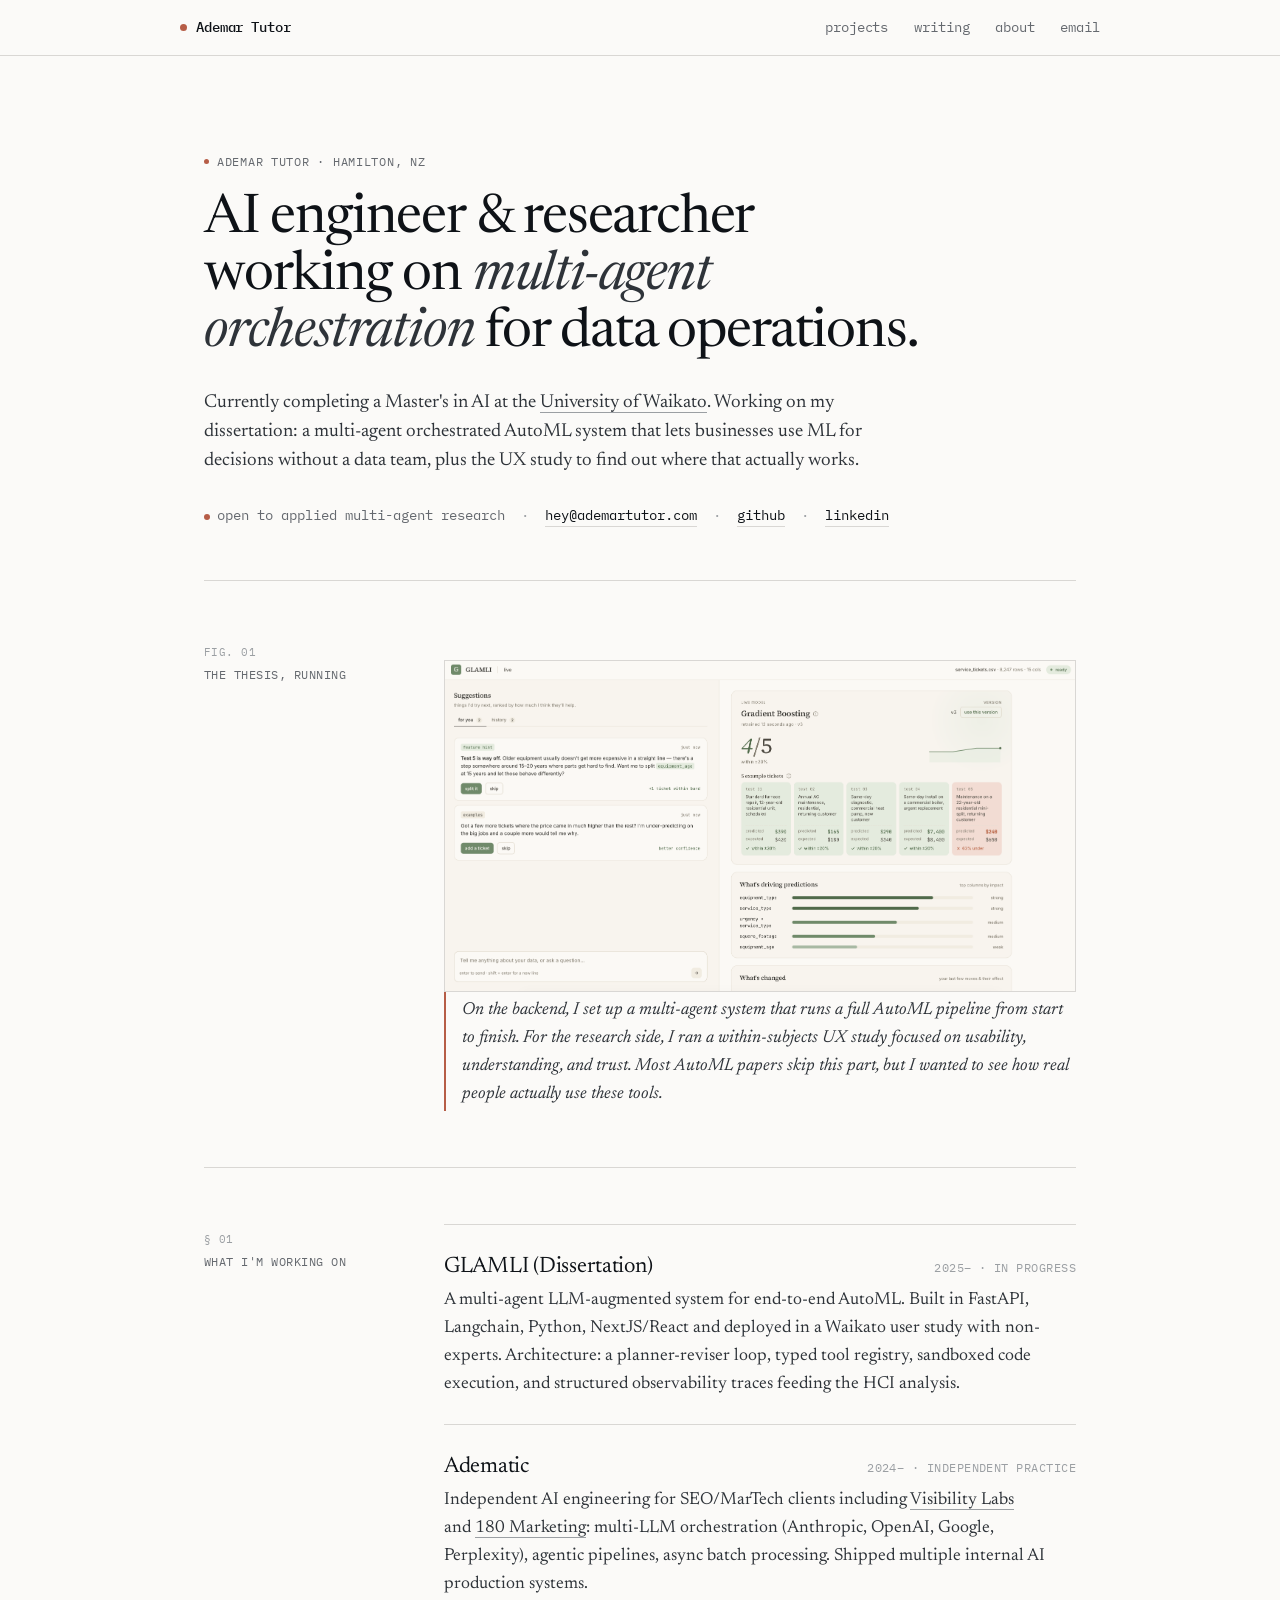
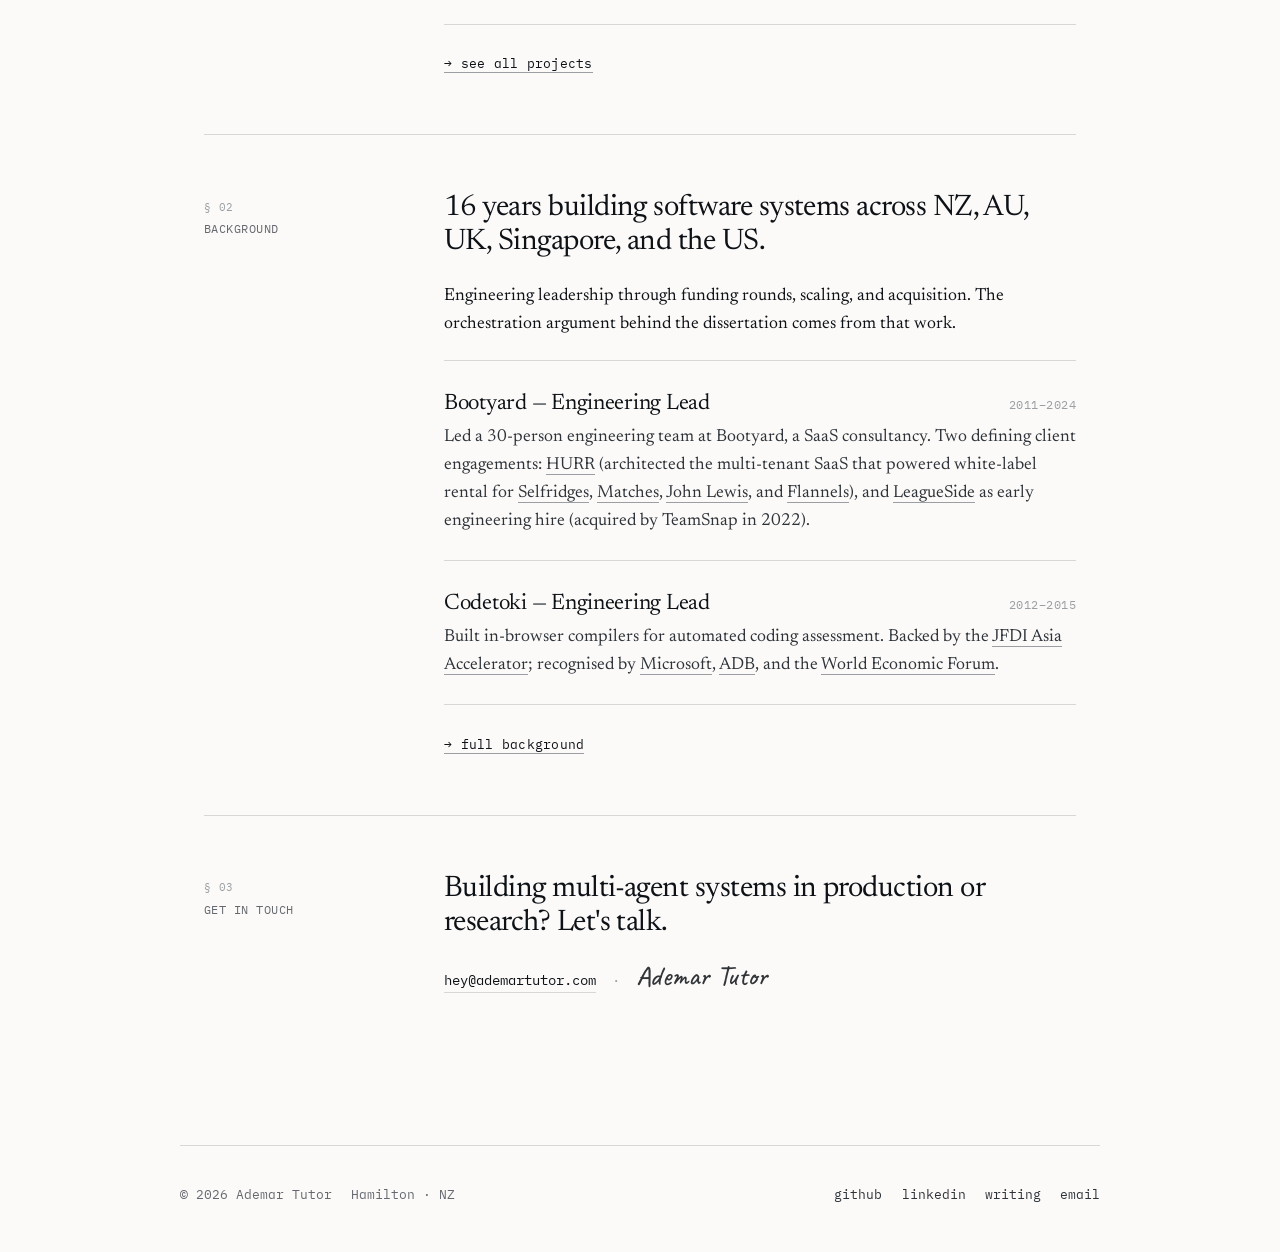
==== index.html @ e8b751d8 "Initial commit: static site" ====
<!doctype html>
<html lang="en">
<head>
<meta charset="utf-8" />
<meta name="viewport" content="width=device-width, initial-scale=1" />
<title>Ademar Tutor — AI engineer & researcher</title>
<meta name="description" content="AI engineer and researcher working on multi-agent orchestration. Hamilton, New Zealand." />
<link rel="preconnect" href="https://fonts.googleapis.com" />
<link rel="preconnect" href="https://fonts.gstatic.com" crossorigin />
<link rel="stylesheet" href="https://fonts.googleapis.com/css2?family=Newsreader:ital,opsz,wght@0,6..72,400;0,6..72,500;0,6..72,600;1,6..72,400&family=IBM+Plex+Mono:wght@400;500&family=Inter:wght@400;500;600&family=Caveat:wght@500&display=swap" />
<link rel="stylesheet" href="styles.css" />
</head>
<body data-screen-label="01 Home">
<div id="nav-mount"></div>

<main class="shell">

  <header class="page-head">
    <p class="eyebrow"><span class="dot" aria-hidden="true"></span>Ademar Tutor · Hamilton, NZ</p>

    <h1 class="display" data-hero-text>
      AI engineer &amp; researcher working on
      <em>multi-agent orchestration</em> for data operations.
    </h1>

    <p class="lede">
      Currently completing a Master's in AI at the <a href="https://www.youtube.com/watch?v=XhiBw_qB5EM&t=1s" target="_blank" rel="noopener noreferrer" data-video="XhiBw_qB5EM" data-video-si="L6Goty2riRh4xT0-">University of Waikato</a>.
      Working on my dissertation: a multi-agent orchestrated AutoML 
      system that lets businesses use ML for decisions without a data team, 
      plus the UX study to find out where that actually works.
    </p>

    <div class="contact" style="margin-top: 1.8rem;">
      <span><span class="live-dot" aria-hidden="true"></span>open to applied multi-agent research</span>
      <span class="sep">·</span>
      <a href="mailto:hey@ademartutor.com">hey@ademartutor.com</a>
      <span class="sep">·</span>
      <a href="https://github.com/iamademar" target="_blank" rel="noopener">github</a>
      <span class="sep">·</span>
      <a href="https://nz.linkedin.com/in/ademar-tutor-0a95972a" target="_blank" rel="noopener">linkedin</a>
    </div>
  </header>

  <!-- System UI (only shows when hero=ascii) -->
  <section class="section" data-only-hero="ascii">
    <div class="rail">
      <div class="rail-label"><span class="num">fig. 01</span>the thesis, running</div>
      <div class="rail-body">
        <img src="assets/glamli-ui.png" alt="GLAMLI interface: a multi-agent ML system with live model panel, suggestions, and prediction drivers." class="figure-img" />
        <p class="callout">
          On the backend, I set up a multi-agent system that runs a full AutoML pipeline from start to finish. 
          For the research side, I ran a within-subjects UX study focused on usability, understanding, and trust. 
          Most AutoML papers skip this part, but I wanted to see how real people actually use these tools.
        </p>
      </div>
    </div>
  </section>

  <!-- What I'm working on -->
  <section class="section">
    <div class="rail">
      <div class="rail-label"><span class="num">§ 01</span>what I'm working on</div>
      <div class="rail-body">
        <ul class="proj-list">
          <li class="proj-row">
            <div class="proj-head">
              <h3 class="proj-title">
                GLAMLI (Dissertation)
                <span class="arrow" aria-hidden="true">→</span>
              </h3>
              <span class="proj-meta">2025– · in progress</span>
            </div>
            <p class="proj-summary">
              A multi-agent LLM-augmented system for end-to-end AutoML. 
              Built in FastAPI, Langchain, Python, NextJS/React and deployed in a Waikato user study with non-experts. 
              Architecture: a planner-reviser loop, typed tool registry, sandboxed code execution, and structured observability traces feeding the HCI analysis.
            </p>
          </li>
          <li class="proj-row">
            <div class="proj-head">
              <h3 class="proj-title">
                Adematic
                <span class="arrow" aria-hidden="true">→</span>
              </h3>
              <span class="proj-meta">2024– · independent practice</span>
            </div>
            <p class="proj-summary">
              Independent AI engineering for SEO/MarTech clients including 
              <a href="https://visibilitylabs.ai/" target="_blank">Visibility Labs</a> and 
              <a href="https://180marketing.com/" taret="_blank">180 Marketing</a>: 
                  multi-LLM orchestration (Anthropic, OpenAI, Google, Perplexity), agentic pipelines, 
                  async batch processing. Shipped multiple internal AI production systems.
            </p>
          </li>
        </ul>

        <p style="margin-top: 1.6rem;">
          <a href="projects.html" class="mono" style="font-size: 13px; letter-spacing: 0.02em;">
            → see all projects
          </a>
        </p>
      </div>
    </div>
  </section>

  <!-- Background -->
  <section class="section">
    <div class="rail">
      <div class="rail-label"><span class="num">§ 02</span>background</div>
      <div class="rail-body">
        <h2 class="section-h"><span data-years-since="2010">15</span> years building software systems across NZ, AU, UK, Singapore, and the US.</h2>
        <p>
          Engineering leadership through funding rounds, scaling, and acquisition.
          The orchestration argument behind the dissertation comes from that work.
        </p>

        <ul class="proj-list" style="margin-top: 1.4rem;">
          <li class="proj-row">
            <div class="proj-head">
              <h3 class="proj-title">Bootyard — Engineering Lead <span class="arrow" aria-hidden="true">→</span></h3>
              <span class="proj-meta">2011–2024</span>
            </div>
            <p class="proj-summary">
              Led a 30-person engineering team at Bootyard, a SaaS consultancy. Two defining client engagements:
              <a href="https://hurrcollective.com/" target="_blank" rel="noopener noreferrer">HURR</a>
              (architected the multi-tenant SaaS that powered white-label rental for
              <a href="https://selfridgespress.com/2020/08/17/selfridges-launches-first-ever-fashion-rental-collection-through-rental-partner-hurr/" target="_blank" rel="noopener noreferrer">Selfridges</a>,
              <a href="https://www.voguebusiness.com/sustainability/matchesfashion-joins-hurr-rental-revolution-but-is-it-really-sustainable-selfridges-flannels" target="_blank" rel="noopener noreferrer">Matches</a>,
              <a href="https://johnlewisfashionrental.com/" target="_blank" rel="noopener noreferrer">John Lewis</a>, and
              <a href="https://flannelsrental.com/" target="_blank" rel="noopener noreferrer">Flannels</a>),
              and <a href="https://www.teamsnap.com/leagueside-acquired" target="_blank" rel="noopener noreferrer">LeagueSide</a>
              as early engineering hire (acquired by TeamSnap in 2022).
            </p>
          </li>
          <li class="proj-row">
            <div class="proj-head">
              <h3 class="proj-title">Codetoki — Engineering Lead <span class="arrow" aria-hidden="true">→</span></h3>
              <span class="proj-meta">2012–2015</span>
            </div>
            <p class="proj-summary">
              Built in-browser compilers for automated coding assessment.
              Backed by the <a href="https://www.jfdi.asia/portfolio/codetoki/" target="_blank" rel="noopener noreferrer">JFDI Asia Accelerator</a>;
              recognised by <a href="https://www.adb.org/news/apps-asia-winners-featured-adb-annual-meeting" target="_blank" rel="noopener noreferrer">Microsoft</a>,
              <a href="https://www.adb.org/features/ict-and-skills-development-asia-and-pacific-12-things-know" target="_blank" rel="noopener noreferrer">ADB</a>, and the
              <a href="https://www.teamasia.com/cebu-graduates-develop-gamified-platform-codetoki-build-rewarding-careers/" target="_blank" rel="noopener noreferrer">World Economic Forum</a>.
            </p>
          </li>
        </ul>

        <p style="margin-top: 1.6rem;">
          <a href="about.html" class="mono" style="font-size: 13px; letter-spacing: 0.02em;">
            → full background
          </a>
        </p>
      </div>
    </div>
  </section>

  <!-- Get in touch -->
  <section class="section">
    <div class="rail">
      <div class="rail-label"><span class="num">§ 03</span>get in touch</div>
      <div class="rail-body">
        <h2 class="section-h">Building multi-agent systems in production or research? Let's talk.</h2>
        <div class="contact" style="margin-top: 1.2rem;">
          <a href="mailto:hey@ademartutor.com">hey@ademartutor.com</a>
          <span class="sep">·</span>
          <span class="sig" aria-label="Ademar Tutor signature">Ademar Tutor</span>
        </div>
      </div>
    </div>
  </section>

</main>

<div id="footer-mount"></div>

<div id="video-modal" class="video-modal" hidden aria-hidden="true" role="dialog" aria-modal="true" aria-label="Embedded video">
  <div class="video-modal__backdrop" data-video-close></div>
  <div class="video-modal__frame">
    <button type="button" class="video-modal__close" data-video-close aria-label="Close video">×</button>
    <div class="video-modal__player" id="video-modal-player"></div>
  </div>
</div>

<script src="chrome.js"></script>
<script>
(function () {
  const modal = document.getElementById('video-modal');
  const player = document.getElementById('video-modal-player');
  if (!modal || !player) return;

  let lastFocus = null;

  function open(videoId, start, si) {
    lastFocus = document.activeElement;
    const params = new URLSearchParams();
    if (si) params.set('si', si);
    params.set('autoplay', '1');
    params.set('rel', '0');
    params.set('playsinline', '1');
    const startNum = parseInt(start, 10);
    if (!isNaN(startNum) && startNum > 0) params.set('start', String(startNum));
    const src = 'https://www.youtube.com/embed/' +
      encodeURIComponent(videoId) + '?' + params.toString();
    player.innerHTML =
      '<iframe src="' + src + '" title="YouTube video player" frameborder="0" ' +
      'allow="accelerometer; autoplay; clipboard-write; encrypted-media; gyroscope; picture-in-picture; web-share" ' +
      'referrerpolicy="strict-origin-when-cross-origin" allowfullscreen></iframe>';
    modal.hidden = false;
    modal.setAttribute('aria-hidden', 'false');
    document.body.classList.add('video-modal-open');
    const closeBtn = modal.querySelector('.video-modal__close');
    if (closeBtn) closeBtn.focus();
  }

  function close() {
    modal.hidden = true;
    modal.setAttribute('aria-hidden', 'true');
    player.innerHTML = '';
    document.body.classList.remove('video-modal-open');
    if (lastFocus && typeof lastFocus.focus === 'function') lastFocus.focus();
  }

  document.addEventListener('click', function (e) {
    const trigger = e.target.closest('a[data-video]');
    if (trigger) {
      e.preventDefault();
      open(trigger.dataset.video, trigger.dataset.videoStart, trigger.dataset.videoSi);
      return;
    }
    if (e.target.closest('[data-video-close]')) {
      e.preventDefault();
      close();
    }
  });

  document.addEventListener('keydown', function (e) {
    if (e.key === 'Escape' && !modal.hidden) close();
  });
})();
</script>
</body>
</html>
---- styles.css ----
/* ademartutor.com v2 — restrained research-portfolio system
   Type: Newsreader (serif), IBM Plex Mono (mono), Inter (sans-fallback)
   Inspired by shikun.io / Clarity template aesthetic */

:root {
  /* ——— light theme defaults (override-able by Tweaks) ——— */
  --paper: oklch(0.985 0.003 90);
  --paper-2: oklch(0.965 0.004 90);
  --rule: oklch(0.88 0.005 90);
  --ink: oklch(0.18 0.012 250);
  --ink-2: oklch(0.32 0.012 250);
  --muted: oklch(0.52 0.01 250);
  --faint: oklch(0.7 0.008 250);
  --accent: oklch(0.58 0.12 35);
  --accent-soft: oklch(0.92 0.04 35);

  --serif: "Newsreader", "Charter", "Iowan Old Style", Georgia, serif;
  --mono:  "IBM Plex Mono", ui-monospace, "JetBrains Mono", Menlo, monospace;
  --sans:  "Inter", system-ui, -apple-system, "Helvetica Neue", sans-serif;

  --measure: 680px;
  --rail-w: 200px;

  /* density */
  --pad-y: 6rem;
  --gap: 3.5rem;
  --line: 1.6;

  --t-fast: 140ms cubic-bezier(.2,.6,.2,1);
  --t-med:  260ms cubic-bezier(.2,.6,.2,1);
}

/* ——— dark ——— */
:root[data-theme="dark"] {
  --paper: oklch(0.16 0.01 250);
  --paper-2: oklch(0.205 0.012 250);
  --rule: oklch(0.3 0.012 250);
  --ink: oklch(0.96 0.005 90);
  --ink-2: oklch(0.85 0.005 90);
  --muted: oklch(0.65 0.01 250);
  --faint: oklch(0.45 0.012 250);
  --accent-soft: oklch(0.32 0.06 35);
}

/* ——— compact density ——— */
:root[data-density="compact"] {
  --pad-y: 4rem;
  --gap: 2.25rem;
  --line: 1.5;
}

/* ——— body font: serif vs sans ——— */
:root[data-body="sans"] body {
  font-family: var(--sans);
}

* { box-sizing: border-box; }

html { -webkit-text-size-adjust: 100%; }

body {
  margin: 0;
  background: var(--paper);
  color: var(--ink);
  font-family: var(--serif);
  font-size: 17.5px;
  line-height: var(--line);
  font-feature-settings: "ss01", "kern", "liga";
  -webkit-font-smoothing: antialiased;
  -moz-osx-font-smoothing: grayscale;
  transition: background var(--t-med), color var(--t-med);
}

::selection { background: var(--accent); color: var(--paper); }

a {
  color: inherit;
  text-decoration: none;
  border-bottom: 1px solid var(--faint);
  transition: color var(--t-fast), border-color var(--t-fast);
}
a:hover { color: var(--accent); border-bottom-color: var(--accent); }

/* ——— layout shell ——— */
.shell {
  max-width: 920px;
  margin: 0 auto;
  padding: 0 1.5rem;
}

/* ——— top nav ——— */
.nav {
  border-bottom: 1px solid var(--rule);
  background: var(--paper);
  position: sticky;
  top: 0;
  z-index: 50;
  backdrop-filter: saturate(140%) blur(8px);
  -webkit-backdrop-filter: saturate(140%) blur(8px);
}
.nav-inner {
  display: flex;
  align-items: baseline;
  justify-content: space-between;
  padding: 1.05rem 0;
  font-family: var(--mono);
  font-size: 13.5px;
  letter-spacing: -0.005em;
}
.nav-name {
  display: inline-flex;
  align-items: baseline;
  gap: 0.55rem;
  font-weight: 500;
  border-bottom: none;
  color: var(--ink);
}
.nav-name .sigil {
  display: inline-block;
  width: 7px;
  height: 7px;
  border-radius: 50%;
  background: var(--accent);
  transform: translateY(-1px);
}
.nav-name:hover { color: var(--ink); }
.nav-links {
  display: flex;
  gap: 1.6rem;
  align-items: baseline;
}
.nav-links a {
  border-bottom: none;
  color: var(--muted);
  position: relative;
}
.nav-links a:hover { color: var(--ink); }
.nav-links a.is-active { color: var(--ink); }
.nav-links a.is-active::after {
  content: "";
  position: absolute;
  left: 0; right: 0; bottom: -1.07rem;
  height: 1px;
  background: var(--ink);
}

/* ——— hero / page header ——— */
.page-head {
  padding-top: var(--pad-y);
  padding-bottom: calc(var(--pad-y) * 0.55);
}
.eyebrow {
  font-family: var(--mono);
  font-size: 12px;
  letter-spacing: 0.06em;
  text-transform: uppercase;
  color: var(--muted);
  margin: 0 0 1.2rem;
}
.eyebrow .dot {
  display: inline-block;
  width: 5px; height: 5px;
  background: var(--accent);
  border-radius: 50%;
  margin-right: 0.5rem;
  transform: translateY(-2px);
}
h1.display, .display {
  font-family: var(--serif);
  font-weight: 400;
  font-size: clamp(2rem, 4.6vw, 3.4rem);
  line-height: 1.05;
  letter-spacing: -0.022em;
  margin: 0 0 1.6rem;
  text-wrap: balance;
}
.lede {
  max-width: var(--measure);
  font-size: clamp(1.05rem, 1.5vw, 1.18rem);
  line-height: 1.55;
  color: var(--ink-2);
  margin: 0;
  text-wrap: pretty;
}
.lede em {
  font-style: italic;
  color: var(--muted);
}

/* ——— sections / rail layout ——— */
.section {
  padding: var(--gap) 0;
  border-top: 1px solid var(--rule);
}
.section:first-of-type { border-top: 1px solid var(--rule); }

.rail {
  display: grid;
  grid-template-columns: var(--rail-w) 1fr;
  gap: 2.5rem;
  align-items: start;
}
@media (max-width: 760px) {
  .rail { grid-template-columns: 1fr; gap: 0.6rem; }
}

.rail-label {
  font-family: var(--mono);
  font-size: 12px;
  letter-spacing: 0.04em;
  text-transform: uppercase;
  color: var(--muted);
  padding-top: 0.45rem;
  position: sticky;
  top: 5rem;
}
@media (max-width: 760px) {
  .rail-label { position: static; padding-top: 0; padding-bottom: 0.4rem; }
}
.rail-label .num {
  display: block;
  color: var(--faint);
  font-size: 11px;
  margin-bottom: 0.2rem;
}

.rail-body { max-width: var(--measure); }
.rail-body p {
  margin: 0 0 1rem;
  text-wrap: pretty;
}
.rail-body p:last-child { margin-bottom: 0; }

.section-h {
  font-family: var(--serif);
  font-weight: 400;
  font-size: clamp(1.4rem, 2.4vw, 1.85rem);
  line-height: 1.15;
  letter-spacing: -0.018em;
  margin: 0 0 1.4rem;
}

/* ——— project list (hoverable rows) ——— */
.proj-list { list-style: none; margin: 0; padding: 0; }
.proj-row {
  display: grid;
  grid-template-columns: 1fr;
  padding: 1.6rem 0;
  border-bottom: 1px solid var(--rule);
  cursor: default;
}
.proj-row:first-child { border-top: 1px solid var(--rule); }

.proj-head {
  display: flex;
  align-items: baseline;
  justify-content: space-between;
  gap: 1.5rem;
}
.proj-title {
  font-family: var(--serif);
  font-weight: 400;
  font-size: 1.4rem;
  letter-spacing: -0.012em;
  margin: 0;
  display: inline-flex;
  align-items: baseline;
  gap: 0.7rem;
  transition: color var(--t-fast);
}
.proj-title .arrow {
  font-family: var(--mono);
  font-size: 0.78em;
  color: var(--faint);
  transform: translateX(-3px);
  opacity: 0;
  transition: transform var(--t-med), opacity var(--t-med), color var(--t-fast);
}
.proj-row:hover .proj-title { color: var(--accent); }
.proj-row:hover .proj-title .arrow {
  opacity: 1;
  transform: translateX(0);
  color: var(--accent);
}
.proj-meta {
  font-family: var(--mono);
  font-size: 11.5px;
  letter-spacing: 0.04em;
  text-transform: uppercase;
  color: var(--faint);
  white-space: nowrap;
  transition: color var(--t-fast);
}
.proj-row:hover .proj-meta { color: var(--muted); }

.proj-summary {
  margin: 0.7rem 0 0;
  color: var(--ink-2);
  max-width: var(--measure);
  text-wrap: pretty;
}

.proj-detail {
  display: grid;
  grid-template-columns: 1fr;
  max-height: 0;
  overflow: hidden;
  opacity: 0;
  transition: max-height var(--t-med), opacity var(--t-med), margin-top var(--t-med);
  margin-top: 0;
}
.proj-row:hover .proj-detail,
.proj-row:focus-within .proj-detail {
  max-height: 600px;
  opacity: 1;
  margin-top: 1rem;
}
.proj-bullets {
  list-style: none;
  margin: 0;
  padding: 0;
  font-family: var(--mono);
  font-size: 13px;
  color: var(--muted);
  line-height: 1.6;
  border-left: 1px solid var(--rule);
  padding-left: 1rem;
}
.proj-bullets li { margin: 0 0 0.25rem; }
.proj-bullets li::before {
  content: "—  ";
  color: var(--faint);
}
.proj-links {
  margin-top: 0.9rem;
  display: flex;
  gap: 1.4rem;
  flex-wrap: wrap;
  font-family: var(--mono);
  font-size: 12.5px;
  color: var(--muted);
}
.proj-links a {
  color: var(--ink-2);
  border-bottom: 1px solid var(--rule);
}
.proj-links a:hover { color: var(--accent); border-bottom-color: var(--accent); }

/* ——— card variant (alternate projects layout) ——— */
.proj-grid {
  display: grid;
  grid-template-columns: repeat(2, minmax(0, 1fr));
  gap: 1px;
  background: var(--rule);
  border: 1px solid var(--rule);
}
@media (max-width: 720px) {
  .proj-grid { grid-template-columns: 1fr; }
}
.proj-card {
  background: var(--paper);
  padding: 1.6rem 1.4rem;
  display: flex;
  flex-direction: column;
  gap: 0.6rem;
  transition: background var(--t-fast);
}
.proj-card:hover { background: var(--paper-2); }
.proj-card .proj-title { font-size: 1.2rem; }
.proj-card .proj-summary { margin-top: 0; font-size: 0.95rem; }

/* hide alternate layouts by default */
[data-projlayout="list"] .proj-grid { display: none; }
[data-projlayout="cards"] .proj-list { display: none; }
[data-projlayout="cards"] .proj-grid { display: grid; }

/* ——— work timeline rows (about) ——— */
.work-row {
  display: grid;
  grid-template-columns: var(--rail-w) 1fr;
  gap: 2.5rem;
  padding: 1.5rem 0;
  border-top: 1px solid var(--rule);
}
.work-row:last-child { border-bottom: 1px solid var(--rule); }
@media (max-width: 760px) {
  .work-row { grid-template-columns: 1fr; gap: 0.4rem; }
}
.work-meta {
  font-family: var(--mono);
  font-size: 12px;
  letter-spacing: 0.04em;
  text-transform: uppercase;
  color: var(--muted);
  padding-top: 0.4rem;
}
.work-meta .role { display: block; color: var(--ink-2); margin-top: 0.2rem; text-transform: none; letter-spacing: 0; }
.work-body h3 {
  font-family: var(--serif);
  font-weight: 400;
  font-size: 1.2rem;
  margin: 0 0 0.6rem;
  letter-spacing: -0.012em;
}
.work-body p { margin: 0 0 0.7rem; max-width: var(--measure); }
.work-body p:last-child { margin-bottom: 0; }

/* ——— gallery (about) ——— */
.gallery {
  display: grid;
  grid-template-columns: repeat(5, 1fr);
  gap: 6px;
  margin: 1.4rem 0 0;
}
@media (max-width: 720px) {
  .gallery { grid-template-columns: repeat(2, 1fr); }
}
.gallery figure {
  margin: 0;
  aspect-ratio: 1 / 1;
  overflow: hidden;
  background: var(--paper-2);
  border: 1px solid var(--rule);
}
.gallery img {
  width: 100%;
  height: 100%;
  object-fit: cover;
  filter: saturate(0.9);
  transition: filter var(--t-med), transform var(--t-med);
}
.gallery figure:hover img { filter: saturate(1); transform: scale(1.03); }

/* ——— inline strong / em ——— */
strong { font-weight: 600; color: var(--ink); }
em { font-style: italic; color: var(--ink-2); }

/* ——— footer ——— */
.footer {
  margin-top: var(--pad-y);
  padding: 2.4rem 0 3rem;
  border-top: 1px solid var(--rule);
  font-family: var(--mono);
  font-size: 12.5px;
  color: var(--muted);
  display: flex;
  justify-content: space-between;
  align-items: baseline;
  gap: 1.5rem;
  flex-wrap: wrap;
}
.footer a { border-bottom: none; color: var(--ink-2); }
.footer a:hover { color: var(--accent); }
.footer .left { display: flex; gap: 1.2rem; flex-wrap: wrap; }

/* ——— small helpers ——— */
.mono { font-family: var(--mono); }
.muted { color: var(--muted); }
.kbd {
  font-family: var(--mono);
  font-size: 11.5px;
  border: 1px solid var(--rule);
  border-radius: 3px;
  padding: 1px 5px;
  color: var(--muted);
}

/* ——— signature ——— */
.sig {
  font-family: "Caveat", cursive;
  font-weight: 500;
  font-size: 28px;
  line-height: 1;
  color: var(--ink);
  opacity: 0.85;
  letter-spacing: 0.01em;
}
:root[data-theme="dark"] .sig { opacity: 0.9; }

/* ——— inline ascii diagram ——— */
.diagram {
  font-family: var(--mono);
  font-size: 12px;
  line-height: 1.5;
  color: var(--muted);
  white-space: pre;
  margin: 1.4rem 0 0;
  padding: 1rem 1.2rem;
  border-left: 2px solid var(--rule);
  background: var(--paper-2);
  overflow-x: auto;
}

/* ——— figure image ——— */
.figure-img {
  display: block;
  width: 100%;
  height: auto;
  margin: 1.4rem 0 0;
  border: 1px solid var(--rule);
  background: var(--paper-2);
}

/* ——— call out ——— */
.callout {
  font-family: var(--serif);
  font-style: italic;
  color: var(--ink-2);
  border-left: 2px solid var(--accent);
  padding: 0.2rem 0 0.2rem 1rem;
  margin: 1.4rem 0;
  max-width: var(--measure);
}

/* hover: hero accent dot pulse */
@keyframes pulse {
  0%, 100% { opacity: 1; }
  50% { opacity: 0.4; }
}
.live-dot {
  display: inline-block;
  width: 6px; height: 6px;
  background: var(--accent);
  border-radius: 50%;
  margin-right: 0.45rem;
  animation: pulse 2.4s ease-in-out infinite;
}

/* contact block */
.contact {
  display: flex;
  align-items: baseline;
  gap: 1rem;
  flex-wrap: wrap;
  font-family: var(--mono);
  font-size: 14px;
  color: var(--muted);
}
.contact a { color: var(--ink); border-bottom: 1px solid var(--rule); }
.contact a:hover { color: var(--accent); border-bottom-color: var(--accent); }
.contact .sep { color: var(--faint); }

/* utility */
.stack > * + * { margin-top: 1rem; }

/* video modal */
.video-modal {
  position: fixed;
  inset: 0;
  z-index: 1000;
  display: flex;
  align-items: center;
  justify-content: center;
  padding: clamp(1rem, 4vw, 3rem);
}
.video-modal[hidden] { display: none; }
.video-modal__backdrop {
  position: absolute;
  inset: 0;
  background: rgba(10, 10, 12, 0.78);
  backdrop-filter: blur(4px);
  -webkit-backdrop-filter: blur(4px);
}
.video-modal__frame {
  position: relative;
  width: min(1100px, 100%);
  aspect-ratio: 16 / 9;
  background: #000;
  border-radius: 10px;
  overflow: hidden;
  box-shadow: 0 30px 80px rgba(0, 0, 0, 0.55);
}
.video-modal__player,
.video-modal__player iframe {
  position: absolute;
  inset: 0;
  width: 100%;
  height: 100%;
  border: 0;
}
.video-modal__close {
  position: absolute;
  top: 8px;
  right: 8px;
  z-index: 2;
  width: 36px;
  height: 36px;
  border-radius: 50%;
  border: 0;
  background: rgba(0, 0, 0, 0.6);
  color: #fff;
  font-size: 22px;
  line-height: 1;
  cursor: pointer;
  display: flex;
  align-items: center;
  justify-content: center;
}
.video-modal__close:hover { background: rgba(0, 0, 0, 0.85); }
body.video-modal-open { overflow: hidden; }
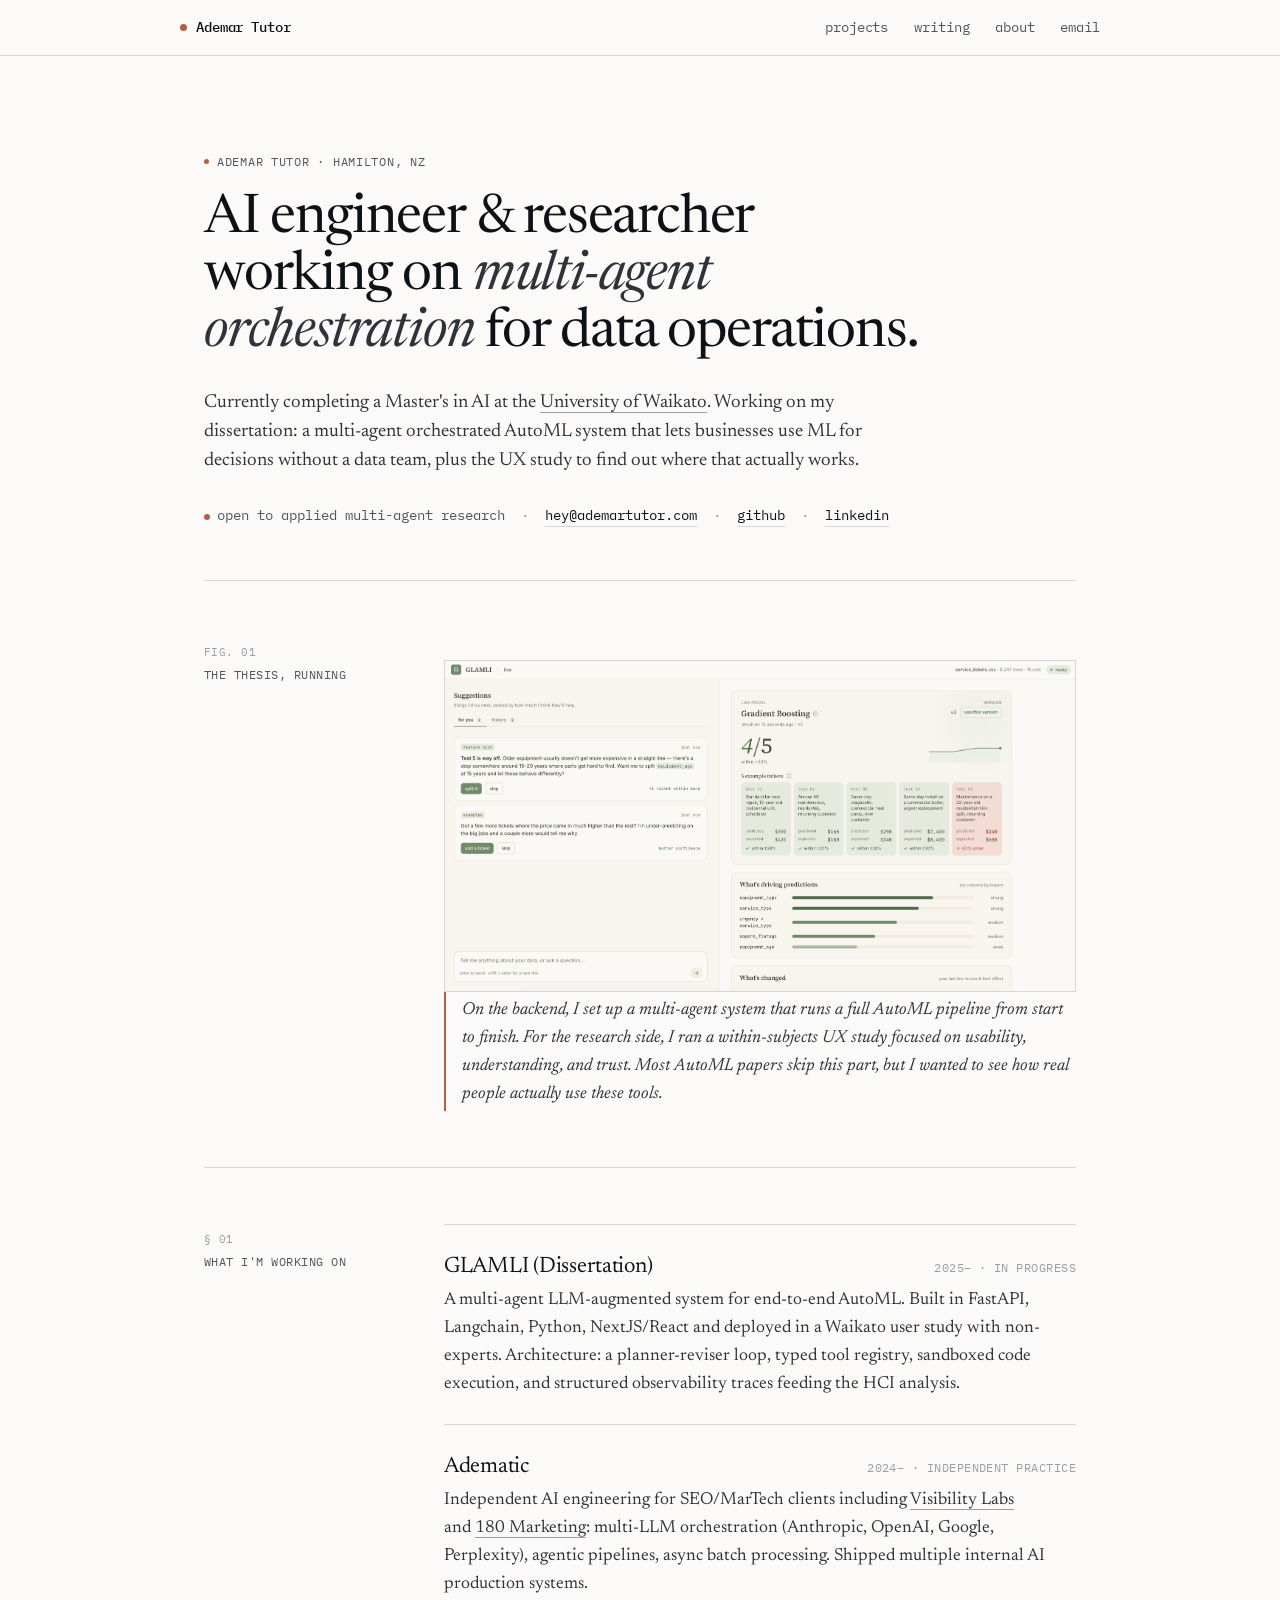
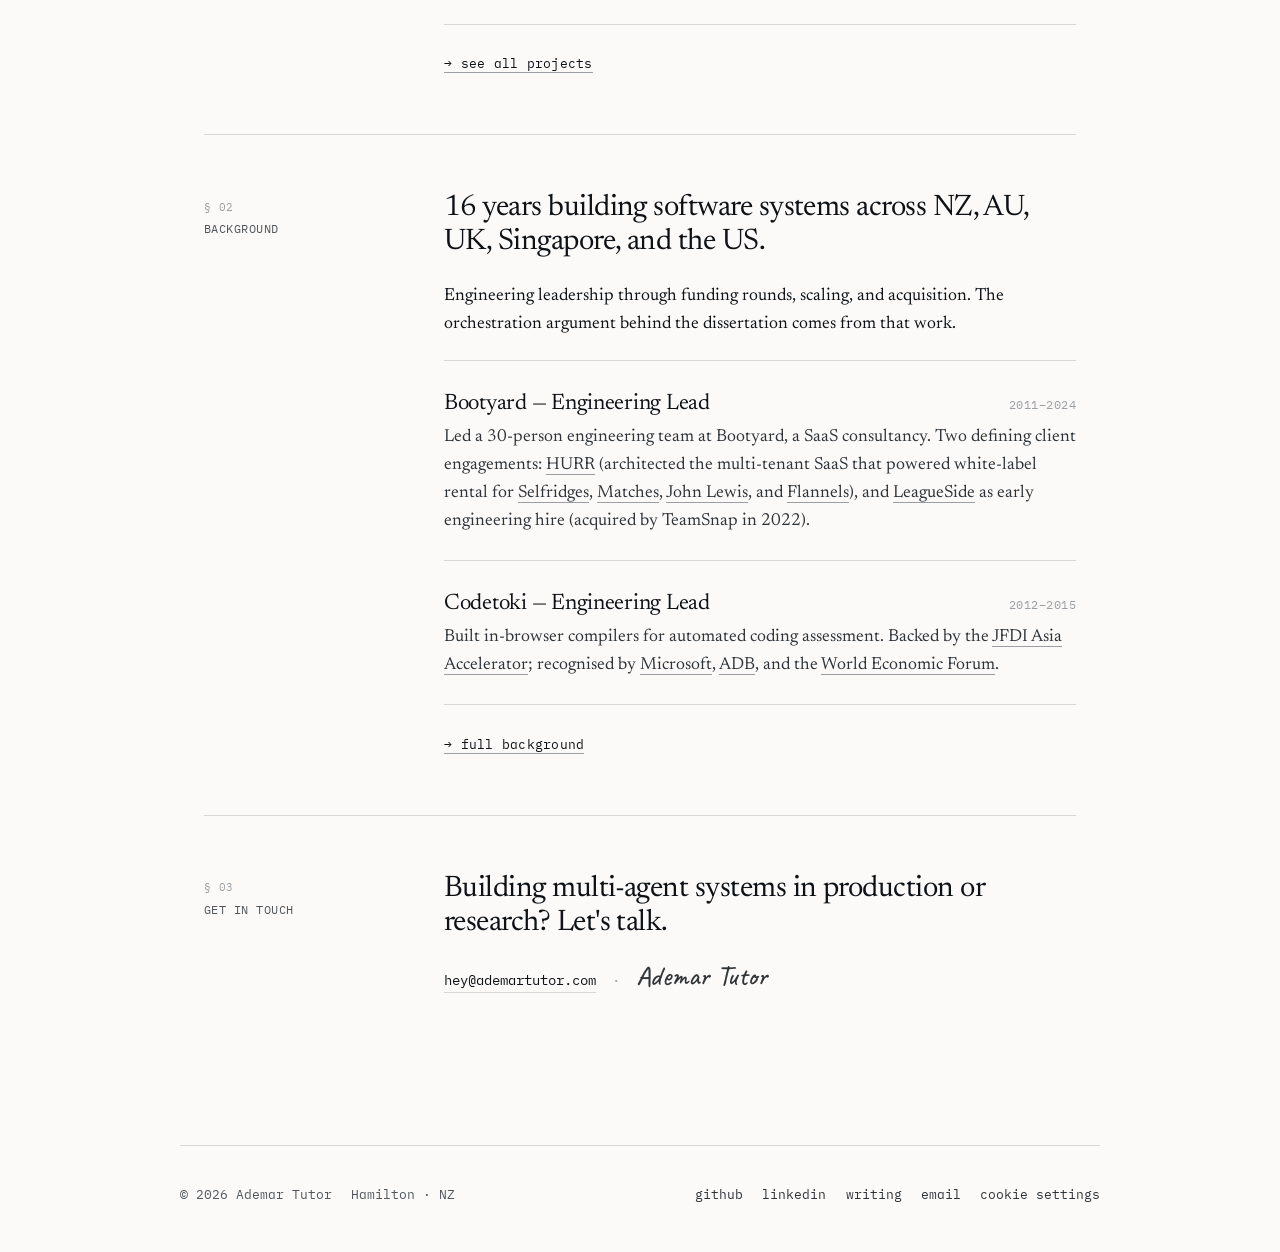
==== commit 4de90497: "Add GA4 with EU consent banner; SEO and Azure SWA config - Wire Google Analytics (G-WLPY0DLWXF) with" ====
--- a/index.html
+++ b/index.html
@@ -1,244 +1,552 @@
 <!doctype html>
 <html lang="en">
-<head>
-<meta charset="utf-8" />
-<meta name="viewport" content="width=device-width, initial-scale=1" />
-<title>Ademar Tutor — AI engineer & researcher</title>
-<meta name="description" content="AI engineer and researcher working on multi-agent orchestration. Hamilton, New Zealand." />
-<link rel="preconnect" href="https://fonts.googleapis.com" />
-<link rel="preconnect" href="https://fonts.gstatic.com" crossorigin />
-<link rel="stylesheet" href="https://fonts.googleapis.com/css2?family=Newsreader:ital,opsz,wght@0,6..72,400;0,6..72,500;0,6..72,600;1,6..72,400&family=IBM+Plex+Mono:wght@400;500&family=Inter:wght@400;500;600&family=Caveat:wght@500&display=swap" />
-<link rel="stylesheet" href="styles.css" />
-</head>
-<body data-screen-label="01 Home">
-<div id="nav-mount"></div>
-
-<main class="shell">
-
-  <header class="page-head">
-    <p class="eyebrow"><span class="dot" aria-hidden="true"></span>Ademar Tutor · Hamilton, NZ</p>
-
-    <h1 class="display" data-hero-text>
-      AI engineer &amp; researcher working on
-      <em>multi-agent orchestration</em> for data operations.
-    </h1>
-
-    <p class="lede">
-      Currently completing a Master's in AI at the <a href="https://www.youtube.com/watch?v=XhiBw_qB5EM&t=1s" target="_blank" rel="noopener noreferrer" data-video="XhiBw_qB5EM" data-video-si="L6Goty2riRh4xT0-">University of Waikato</a>.
-      Working on my dissertation: a multi-agent orchestrated AutoML 
-      system that lets businesses use ML for decisions without a data team, 
-      plus the UX study to find out where that actually works.
-    </p>
-
-    <div class="contact" style="margin-top: 1.8rem;">
-      <span><span class="live-dot" aria-hidden="true"></span>open to applied multi-agent research</span>
-      <span class="sep">·</span>
-      <a href="mailto:hey@ademartutor.com">hey@ademartutor.com</a>
-      <span class="sep">·</span>
-      <a href="https://github.com/iamademar" target="_blank" rel="noopener">github</a>
-      <span class="sep">·</span>
-      <a href="https://nz.linkedin.com/in/ademar-tutor-0a95972a" target="_blank" rel="noopener">linkedin</a>
-    </div>
-  </header>
-
-  <!-- System UI (only shows when hero=ascii) -->
-  <section class="section" data-only-hero="ascii">
-    <div class="rail">
-      <div class="rail-label"><span class="num">fig. 01</span>the thesis, running</div>
-      <div class="rail-body">
-        <img src="assets/glamli-ui.png" alt="GLAMLI interface: a multi-agent ML system with live model panel, suggestions, and prediction drivers." class="figure-img" />
-        <p class="callout">
-          On the backend, I set up a multi-agent system that runs a full AutoML pipeline from start to finish. 
-          For the research side, I ran a within-subjects UX study focused on usability, understanding, and trust. 
-          Most AutoML papers skip this part, but I wanted to see how real people actually use these tools.
-        </p>
-      </div>
-    </div>
-  </section>
-
-  <!-- What I'm working on -->
-  <section class="section">
-    <div class="rail">
-      <div class="rail-label"><span class="num">§ 01</span>what I'm working on</div>
-      <div class="rail-body">
-        <ul class="proj-list">
-          <li class="proj-row">
-            <div class="proj-head">
-              <h3 class="proj-title">
-                GLAMLI (Dissertation)
-                <span class="arrow" aria-hidden="true">→</span>
-              </h3>
-              <span class="proj-meta">2025– · in progress</span>
+    <head>
+        <meta charset="utf-8" />
+        <meta name="viewport" content="width=device-width, initial-scale=1" />
+        <title>Ademar Tutor — AI engineer & researcher</title>
+        <meta
+            name="description"
+            content="Ademar Tutor is an AI engineer and researcher in Hamilton, New Zealand, building multi-agent orchestration systems for data operations. Master's in AI at Waikato."
+        />
+        <link rel="canonical" href="https://www.ademartutor.com/" />
+
+        <link rel="icon" href="/favicon.ico" sizes="any" />
+        <link rel="icon" type="image/svg+xml" href="/icon.svg" />
+        <link rel="apple-touch-icon" href="/apple-touch-icon.png" />
+        <link rel="manifest" href="/site.webmanifest" />
+
+        <meta property="og:type" content="website" />
+        <meta property="og:site_name" content="Ademar Tutor" />
+        <meta property="og:title" content="Ademar Tutor — AI engineer & researcher" />
+        <meta property="og:description" content="AI engineer and researcher in Hamilton, NZ, building multi-agent orchestration systems for data operations. Master's in AI at Waikato." />
+        <meta property="og:url" content="https://www.ademartutor.com/" />
+        <meta property="og:image" content="https://www.ademartutor.com/assets/og-home.png" />
+        <meta property="og:image:width" content="1200" />
+        <meta property="og:image:height" content="630" />
+        <meta property="og:image:alt" content="Ademar Tutor — AI engineer & researcher, working on multi-agent orchestration." />
+        <meta property="og:locale" content="en_NZ" />
+
+        <meta name="twitter:card" content="summary_large_image" />
+        <meta name="twitter:title" content="Ademar Tutor — AI engineer & researcher" />
+        <meta name="twitter:description" content="Multi-agent orchestration for data operations. Hamilton, NZ." />
+        <meta name="twitter:image" content="https://www.ademartutor.com/assets/og-home.png" />
+        <meta name="twitter:image:alt" content="Ademar Tutor — AI engineer & researcher." />
+
+        <script type="application/ld+json">
+        {
+          "@context": "https://schema.org",
+          "@graph": [
+            {
+              "@type": "Person",
+              "@id": "https://www.ademartutor.com/#person",
+              "name": "Ademar Tutor",
+              "url": "https://www.ademartutor.com/",
+              "jobTitle": "AI engineer and researcher",
+              "description": "AI engineer and researcher working on multi-agent orchestration for data operations.",
+              "knowsAbout": [
+                "Multi-agent systems",
+                "Multi-agent orchestration",
+                "AutoML",
+                "Large language models",
+                "AI engineering",
+                "Machine learning",
+                "Human-computer interaction",
+                "Software engineering"
+              ],
+              "homeLocation": {
+                "@type": "Place",
+                "address": {
+                  "@type": "PostalAddress",
+                  "addressLocality": "Hamilton",
+                  "addressRegion": "Waikato",
+                  "addressCountry": "NZ"
+                }
+              },
+              "alumniOf": {
+                "@type": "CollegeOrUniversity",
+                "name": "University of Waikato",
+                "url": "https://www.waikato.ac.nz/",
+                "sameAs": "https://en.wikipedia.org/wiki/University_of_Waikato"
+              },
+              "worksFor": { "@id": "https://www.ademartutor.com/#adematic" },
+              "sameAs": [
+                "https://github.com/iamademar",
+                "https://nz.linkedin.com/in/ademar-tutor-0a95972a"
+              ]
+            },
+            {
+              "@type": "Organization",
+              "@id": "https://www.ademartutor.com/#adematic",
+              "name": "Adematic",
+              "url": "https://www.ademartutor.com/",
+              "founder": { "@id": "https://www.ademartutor.com/#person" },
+              "description": "Independent AI engineering practice focused on multi-agent orchestration, multi-LLM pipelines, and agentic systems for SEO/MarTech clients."
+            },
+            {
+              "@type": "WebSite",
+              "@id": "https://www.ademartutor.com/#website",
+              "url": "https://www.ademartutor.com/",
+              "name": "Ademar Tutor",
+              "publisher": { "@id": "https://www.ademartutor.com/#person" },
+              "inLanguage": "en"
+            },
+            {
+              "@type": "WebPage",
+              "@id": "https://www.ademartutor.com/#webpage",
+              "url": "https://www.ademartutor.com/",
+              "name": "Ademar Tutor — AI engineer & researcher",
+              "isPartOf": { "@id": "https://www.ademartutor.com/#website" },
+              "about": { "@id": "https://www.ademartutor.com/#person" },
+              "primaryImageOfPage": "https://www.ademartutor.com/assets/glamli-ui.png"
+            }
+          ]
+        }
+        </script>
+        <link rel="preconnect" href="https://fonts.googleapis.com" />
+        <link rel="preconnect" href="https://fonts.gstatic.com" crossorigin />
+        <link
+            rel="stylesheet"
+            href="https://fonts.googleapis.com/css2?family=Newsreader:ital,opsz,wght@0,6..72,400;0,6..72,500;0,6..72,600;1,6..72,400&family=IBM+Plex+Mono:wght@400;500&family=Inter:wght@400;500;600&family=Caveat:wght@500&display=swap"
+        />
+        <link rel="stylesheet" href="styles.css" />
+        <link rel="preconnect" href="https://www.googletagmanager.com" crossorigin />
+    </head>
+    <body data-screen-label="01 Home">
+        <nav class="nav" aria-label="Primary">
+            <div class="shell nav-inner">
+                <a class="nav-name" href="/" aria-label="Ademar Tutor — home" data-page="home">
+                    <span class="sigil" aria-hidden="true"></span>
+                    <span>Ademar Tutor</span>
+                </a>
+                <div class="nav-links">
+                    <a href="/projects" data-page="projects">projects</a>
+                    <a href="https://blog.ademartutor.com" target="_blank" rel="noopener">writing</a>
+                    <a href="/about" data-page="about">about</a>
+                    <a href="mailto:hey@ademartutor.com">email</a>
+                </div>
             </div>
-            <p class="proj-summary">
-              A multi-agent LLM-augmented system for end-to-end AutoML. 
-              Built in FastAPI, Langchain, Python, NextJS/React and deployed in a Waikato user study with non-experts. 
-              Architecture: a planner-reviser loop, typed tool registry, sandboxed code execution, and structured observability traces feeding the HCI analysis.
-            </p>
-          </li>
-          <li class="proj-row">
-            <div class="proj-head">
-              <h3 class="proj-title">
-                Adematic
-                <span class="arrow" aria-hidden="true">→</span>
-              </h3>
-              <span class="proj-meta">2024– · independent practice</span>
+        </nav>
+
+        <a class="skip-link" href="#main">Skip to content</a>
+        <main class="shell" id="main">
+            <header class="page-head">
+                <p class="eyebrow">
+                    <span class="dot" aria-hidden="true"></span>Ademar Tutor ·
+                    Hamilton, NZ
+                </p>
+
+                <h1 class="display" data-hero-text>
+                    AI engineer &amp; researcher working on
+                    <em>multi-agent orchestration</em> for data operations.
+                </h1>
+
+                <p class="lede">
+                    Currently completing a Master's in AI at the
+                    <a
+                        href="https://www.youtube.com/watch?v=XhiBw_qB5EM&t=1s"
+                        target="_blank"
+                        rel="noopener noreferrer"
+                        data-video="XhiBw_qB5EM"
+                        data-video-si="L6Goty2riRh4xT0-"
+                        >University of Waikato</a
+                    >. Working on my dissertation: a multi-agent orchestrated
+                    AutoML system that lets businesses use ML for decisions
+                    without a data team, plus the UX study to find out where
+                    that actually works.
+                </p>
+
+                <div class="contact" style="margin-top: 1.8rem">
+                    <span
+                        ><span class="live-dot" aria-hidden="true"></span>open
+                        to applied multi-agent research</span
+                    >
+                    <span class="sep">·</span>
+                    <a href="mailto:hey@ademartutor.com">hey@ademartutor.com</a>
+                    <span class="sep">·</span>
+                    <a
+                        href="https://github.com/iamademar"
+                        target="_blank"
+                        rel="noopener"
+                        >github</a
+                    >
+                    <span class="sep">·</span>
+                    <a
+                        href="https://nz.linkedin.com/in/ademar-tutor-0a95972a"
+                        target="_blank"
+                        rel="noopener"
+                        >linkedin</a
+                    >
+                </div>
+            </header>
+
+            <!-- System UI (only shows when hero=ascii) -->
+            <section class="section" data-only-hero="ascii">
+                <div class="rail">
+                    <div class="rail-label">
+                        <span class="num">fig. 01</span>the thesis, running
+                    </div>
+                    <div class="rail-body">
+                        <img
+                            src="assets/glamli-ui.png"
+                            alt="GLAMLI interface: a multi-agent ML system with live model panel, suggestions, and prediction drivers."
+                            class="figure-img"
+                            width="3414"
+                            height="1792"
+                            decoding="async"
+                            fetchpriority="high"
+                        />
+                        <p class="callout">
+                            On the backend, I set up a multi-agent system that
+                            runs a full AutoML pipeline from start to finish.
+                            For the research side, I ran a within-subjects UX
+                            study focused on usability, understanding, and
+                            trust. Most AutoML papers skip this part, but I
+                            wanted to see how real people actually use these
+                            tools.
+                        </p>
+                    </div>
+                </div>
+            </section>
+
+            <!-- What I'm working on -->
+            <section class="section">
+                <div class="rail">
+                    <div class="rail-label">
+                        <span class="num">§ 01</span>what I'm working on
+                    </div>
+                    <div class="rail-body">
+                        <ul class="proj-list">
+                            <li class="proj-row">
+                                <div class="proj-head">
+                                    <h3 class="proj-title">
+                                        GLAMLI (Dissertation)
+                                        <span class="arrow" aria-hidden="true"
+                                            >→</span
+                                        >
+                                    </h3>
+                                    <span class="proj-meta"
+                                        >2025– · in progress</span
+                                    >
+                                </div>
+                                <p class="proj-summary">
+                                    A multi-agent LLM-augmented system for
+                                    end-to-end AutoML. Built in FastAPI,
+                                    Langchain, Python, NextJS/React and deployed
+                                    in a Waikato user study with non-experts.
+                                    Architecture: a planner-reviser loop, typed
+                                    tool registry, sandboxed code execution, and
+                                    structured observability traces feeding the
+                                    HCI analysis.
+                                </p>
+                            </li>
+                            <li class="proj-row">
+                                <div class="proj-head">
+                                    <h3 class="proj-title">
+                                        Adematic
+                                        <span class="arrow" aria-hidden="true"
+                                            >→</span
+                                        >
+                                    </h3>
+                                    <span class="proj-meta"
+                                        >2024– · independent practice</span
+                                    >
+                                </div>
+                                <p class="proj-summary">
+                                    Independent AI engineering for SEO/MarTech
+                                    clients including
+                                    <a
+                                        href="https://visibilitylabs.ai/"
+                                        target="_blank"
+                                        >Visibility Labs</a
+                                    >
+                                    and
+                                    <a
+                                        href="https://180marketing.com/"
+                                        target="_blank"
+                                        rel="noopener"
+                                        >180 Marketing</a
+                                    >: multi-LLM orchestration (Anthropic,
+                                    OpenAI, Google, Perplexity), agentic
+                                    pipelines, async batch processing. Shipped
+                                    multiple internal AI production systems.
+                                </p>
+                            </li>
+                        </ul>
+
+                        <p style="margin-top: 1.6rem">
+                            <a
+                                href="/projects"
+                                class="mono"
+                                style="font-size: 13px; letter-spacing: 0.02em"
+                            >
+                                → see all projects
+                            </a>
+                        </p>
+                    </div>
+                </div>
+            </section>
+
+            <!-- Background -->
+            <section class="section">
+                <div class="rail">
+                    <div class="rail-label">
+                        <span class="num">§ 02</span>background
+                    </div>
+                    <div class="rail-body">
+                        <h2 class="section-h">
+                            <span data-years-since="2010">15</span> years
+                            building software systems across NZ, AU, UK,
+                            Singapore, and the US.
+                        </h2>
+                        <p>
+                            Engineering leadership through funding rounds,
+                            scaling, and acquisition. The orchestration argument
+                            behind the dissertation comes from that work.
+                        </p>
+
+                        <ul class="proj-list" style="margin-top: 1.4rem">
+                            <li class="proj-row">
+                                <div class="proj-head">
+                                    <h3 class="proj-title">
+                                        Bootyard — Engineering Lead
+                                        <span class="arrow" aria-hidden="true"
+                                            >→</span
+                                        >
+                                    </h3>
+                                    <span class="proj-meta">2011–2024</span>
+                                </div>
+                                <p class="proj-summary">
+                                    Led a 30-person engineering team at
+                                    Bootyard, a SaaS consultancy. Two defining
+                                    client engagements:
+                                    <a
+                                        href="https://hurrcollective.com/"
+                                        target="_blank"
+                                        rel="noopener noreferrer"
+                                        >HURR</a
+                                    >
+                                    (architected the multi-tenant SaaS that
+                                    powered white-label rental for
+                                    <a
+                                        href="https://selfridgespress.com/2020/08/17/selfridges-launches-first-ever-fashion-rental-collection-through-rental-partner-hurr/"
+                                        target="_blank"
+                                        rel="noopener noreferrer"
+                                        >Selfridges</a
+                                    >,
+                                    <a
+                                        href="https://www.voguebusiness.com/sustainability/matchesfashion-joins-hurr-rental-revolution-but-is-it-really-sustainable-selfridges-flannels"
+                                        target="_blank"
+                                        rel="noopener noreferrer"
+                                        >Matches</a
+                                    >,
+                                    <a
+                                        href="https://johnlewisfashionrental.com/"
+                                        target="_blank"
+                                        rel="noopener noreferrer"
+                                        >John Lewis</a
+                                    >, and
+                                    <a
+                                        href="https://flannelsrental.com/"
+                                        target="_blank"
+                                        rel="noopener noreferrer"
+                                        >Flannels</a
+                                    >), and
+                                    <a
+                                        href="https://www.teamsnap.com/leagueside-acquired"
+                                        target="_blank"
+                                        rel="noopener noreferrer"
+                                        >LeagueSide</a
+                                    >
+                                    as early engineering hire (acquired by
+                                    TeamSnap in 2022).
+                                </p>
+                            </li>
+                            <li class="proj-row">
+                                <div class="proj-head">
+                                    <h3 class="proj-title">
+                                        Codetoki — Engineering Lead
+                                        <span class="arrow" aria-hidden="true"
+                                            >→</span
+                                        >
+                                    </h3>
+                                    <span class="proj-meta">2012–2015</span>
+                                </div>
+                                <p class="proj-summary">
+                                    Built in-browser compilers for automated
+                                    coding assessment. Backed by the
+                                    <a
+                                        href="https://www.jfdi.asia/portfolio/codetoki/"
+                                        target="_blank"
+                                        rel="noopener noreferrer"
+                                        >JFDI Asia Accelerator</a
+                                    >; recognised by
+                                    <a
+                                        href="https://www.adb.org/news/apps-asia-winners-featured-adb-annual-meeting"
+                                        target="_blank"
+                                        rel="noopener noreferrer"
+                                        >Microsoft</a
+                                    >,
+                                    <a
+                                        href="https://www.adb.org/features/ict-and-skills-development-asia-and-pacific-12-things-know"
+                                        target="_blank"
+                                        rel="noopener noreferrer"
+                                        >ADB</a
+                                    >, and the
+                                    <a
+                                        href="https://www.teamasia.com/cebu-graduates-develop-gamified-platform-codetoki-build-rewarding-careers/"
+                                        target="_blank"
+                                        rel="noopener noreferrer"
+                                        >World Economic Forum</a
+                                    >.
+                                </p>
+                            </li>
+                        </ul>
+
+                        <p style="margin-top: 1.6rem">
+                            <a
+                                href="/about"
+                                class="mono"
+                                style="font-size: 13px; letter-spacing: 0.02em"
+                            >
+                                → full background
+                            </a>
+                        </p>
+                    </div>
+                </div>
+            </section>
+
+            <!-- Get in touch -->
+            <section class="section">
+                <div class="rail">
+                    <div class="rail-label">
+                        <span class="num">§ 03</span>get in touch
+                    </div>
+                    <div class="rail-body">
+                        <h2 class="section-h">
+                            Building multi-agent systems in production or
+                            research? Let's talk.
+                        </h2>
+                        <div class="contact" style="margin-top: 1.2rem">
+                            <a href="mailto:hey@ademartutor.com"
+                                >hey@ademartutor.com</a
+                            >
+                            <span class="sep">·</span>
+                            <span
+                                class="sig"
+                                aria-label="Ademar Tutor signature"
+                                >Ademar Tutor</span
+                            >
+                        </div>
+                    </div>
+                </div>
+            </section>
+        </main>
+
+        <footer class="footer shell" role="contentinfo">
+            <div class="left">
+                <span>© 2026 Ademar Tutor</span>
+                <span>Hamilton · NZ</span>
             </div>
-            <p class="proj-summary">
-              Independent AI engineering for SEO/MarTech clients including 
-              <a href="https://visibilitylabs.ai/" target="_blank">Visibility Labs</a> and 
-              <a href="https://180marketing.com/" taret="_blank">180 Marketing</a>: 
-                  multi-LLM orchestration (Anthropic, OpenAI, Google, Perplexity), agentic pipelines, 
-                  async batch processing. Shipped multiple internal AI production systems.
-            </p>
-          </li>
-        </ul>
-
-        <p style="margin-top: 1.6rem;">
-          <a href="projects.html" class="mono" style="font-size: 13px; letter-spacing: 0.02em;">
-            → see all projects
-          </a>
-        </p>
-      </div>
-    </div>
-  </section>
-
-  <!-- Background -->
-  <section class="section">
-    <div class="rail">
-      <div class="rail-label"><span class="num">§ 02</span>background</div>
-      <div class="rail-body">
-        <h2 class="section-h"><span data-years-since="2010">15</span> years building software systems across NZ, AU, UK, Singapore, and the US.</h2>
-        <p>
-          Engineering leadership through funding rounds, scaling, and acquisition.
-          The orchestration argument behind the dissertation comes from that work.
-        </p>
-
-        <ul class="proj-list" style="margin-top: 1.4rem;">
-          <li class="proj-row">
-            <div class="proj-head">
-              <h3 class="proj-title">Bootyard — Engineering Lead <span class="arrow" aria-hidden="true">→</span></h3>
-              <span class="proj-meta">2011–2024</span>
+            <div class="left">
+                <a href="https://github.com/iamademar" target="_blank" rel="noopener">github</a>
+                <a href="https://nz.linkedin.com/in/ademar-tutor-0a95972a" target="_blank" rel="noopener">linkedin</a>
+                <a href="https://blog.ademartutor.com" target="_blank" rel="noopener">writing</a>
+                <a href="mailto:hey@ademartutor.com">email</a>
+                <a href="#" data-cookie-settings>cookie settings</a>
             </div>
-            <p class="proj-summary">
-              Led a 30-person engineering team at Bootyard, a SaaS consultancy. Two defining client engagements:
-              <a href="https://hurrcollective.com/" target="_blank" rel="noopener noreferrer">HURR</a>
-              (architected the multi-tenant SaaS that powered white-label rental for
-              <a href="https://selfridgespress.com/2020/08/17/selfridges-launches-first-ever-fashion-rental-collection-through-rental-partner-hurr/" target="_blank" rel="noopener noreferrer">Selfridges</a>,
-              <a href="https://www.voguebusiness.com/sustainability/matchesfashion-joins-hurr-rental-revolution-but-is-it-really-sustainable-selfridges-flannels" target="_blank" rel="noopener noreferrer">Matches</a>,
-              <a href="https://johnlewisfashionrental.com/" target="_blank" rel="noopener noreferrer">John Lewis</a>, and
-              <a href="https://flannelsrental.com/" target="_blank" rel="noopener noreferrer">Flannels</a>),
-              and <a href="https://www.teamsnap.com/leagueside-acquired" target="_blank" rel="noopener noreferrer">LeagueSide</a>
-              as early engineering hire (acquired by TeamSnap in 2022).
-            </p>
-          </li>
-          <li class="proj-row">
-            <div class="proj-head">
-              <h3 class="proj-title">Codetoki — Engineering Lead <span class="arrow" aria-hidden="true">→</span></h3>
-              <span class="proj-meta">2012–2015</span>
+        </footer>
+
+        <div
+            id="video-modal"
+            class="video-modal"
+            hidden
+            aria-hidden="true"
+            role="dialog"
+            aria-modal="true"
+            aria-label="Embedded video"
+        >
+            <div class="video-modal__backdrop" data-video-close></div>
+            <div class="video-modal__frame">
+                <button
+                    type="button"
+                    class="video-modal__close"
+                    data-video-close
+                    aria-label="Close video"
+                >
+                    ×
+                </button>
+                <div class="video-modal__player" id="video-modal-player"></div>
             </div>
-            <p class="proj-summary">
-              Built in-browser compilers for automated coding assessment.
-              Backed by the <a href="https://www.jfdi.asia/portfolio/codetoki/" target="_blank" rel="noopener noreferrer">JFDI Asia Accelerator</a>;
-              recognised by <a href="https://www.adb.org/news/apps-asia-winners-featured-adb-annual-meeting" target="_blank" rel="noopener noreferrer">Microsoft</a>,
-              <a href="https://www.adb.org/features/ict-and-skills-development-asia-and-pacific-12-things-know" target="_blank" rel="noopener noreferrer">ADB</a>, and the
-              <a href="https://www.teamasia.com/cebu-graduates-develop-gamified-platform-codetoki-build-rewarding-careers/" target="_blank" rel="noopener noreferrer">World Economic Forum</a>.
-            </p>
-          </li>
-        </ul>
-
-        <p style="margin-top: 1.6rem;">
-          <a href="about.html" class="mono" style="font-size: 13px; letter-spacing: 0.02em;">
-            → full background
-          </a>
-        </p>
-      </div>
-    </div>
-  </section>
-
-  <!-- Get in touch -->
-  <section class="section">
-    <div class="rail">
-      <div class="rail-label"><span class="num">§ 03</span>get in touch</div>
-      <div class="rail-body">
-        <h2 class="section-h">Building multi-agent systems in production or research? Let's talk.</h2>
-        <div class="contact" style="margin-top: 1.2rem;">
-          <a href="mailto:hey@ademartutor.com">hey@ademartutor.com</a>
-          <span class="sep">·</span>
-          <span class="sig" aria-label="Ademar Tutor signature">Ademar Tutor</span>
         </div>
-      </div>
-    </div>
-  </section>
-
-</main>
-
-<div id="footer-mount"></div>
-
-<div id="video-modal" class="video-modal" hidden aria-hidden="true" role="dialog" aria-modal="true" aria-label="Embedded video">
-  <div class="video-modal__backdrop" data-video-close></div>
-  <div class="video-modal__frame">
-    <button type="button" class="video-modal__close" data-video-close aria-label="Close video">×</button>
-    <div class="video-modal__player" id="video-modal-player"></div>
-  </div>
-</div>
-
-<script src="chrome.js"></script>
-<script>
-(function () {
-  const modal = document.getElementById('video-modal');
-  const player = document.getElementById('video-modal-player');
-  if (!modal || !player) return;
-
-  let lastFocus = null;
-
-  function open(videoId, start, si) {
-    lastFocus = document.activeElement;
-    const params = new URLSearchParams();
-    if (si) params.set('si', si);
-    params.set('autoplay', '1');
-    params.set('rel', '0');
-    params.set('playsinline', '1');
-    const startNum = parseInt(start, 10);
-    if (!isNaN(startNum) && startNum > 0) params.set('start', String(startNum));
-    const src = 'https://www.youtube.com/embed/' +
-      encodeURIComponent(videoId) + '?' + params.toString();
-    player.innerHTML =
-      '<iframe src="' + src + '" title="YouTube video player" frameborder="0" ' +
-      'allow="accelerometer; autoplay; clipboard-write; encrypted-media; gyroscope; picture-in-picture; web-share" ' +
-      'referrerpolicy="strict-origin-when-cross-origin" allowfullscreen></iframe>';
-    modal.hidden = false;
-    modal.setAttribute('aria-hidden', 'false');
-    document.body.classList.add('video-modal-open');
-    const closeBtn = modal.querySelector('.video-modal__close');
-    if (closeBtn) closeBtn.focus();
-  }
-
-  function close() {
-    modal.hidden = true;
-    modal.setAttribute('aria-hidden', 'true');
-    player.innerHTML = '';
-    document.body.classList.remove('video-modal-open');
-    if (lastFocus && typeof lastFocus.focus === 'function') lastFocus.focus();
-  }
-
-  document.addEventListener('click', function (e) {
-    const trigger = e.target.closest('a[data-video]');
-    if (trigger) {
-      e.preventDefault();
-      open(trigger.dataset.video, trigger.dataset.videoStart, trigger.dataset.videoSi);
-      return;
-    }
-    if (e.target.closest('[data-video-close]')) {
-      e.preventDefault();
-      close();
-    }
-  });
-
-  document.addEventListener('keydown', function (e) {
-    if (e.key === 'Escape' && !modal.hidden) close();
-  });
-})();
-</script>
-</body>
+
+        <script src="chrome.js"></script>
+        <script src="analytics.js" defer></script>
+        <script>
+            (function () {
+                const modal = document.getElementById("video-modal");
+                const player = document.getElementById("video-modal-player");
+                if (!modal || !player) return;
+
+                let lastFocus = null;
+
+                function open(videoId, start, si) {
+                    lastFocus = document.activeElement;
+                    const params = new URLSearchParams();
+                    if (si) params.set("si", si);
+                    params.set("autoplay", "1");
+                    params.set("rel", "0");
+                    params.set("playsinline", "1");
+                    const startNum = parseInt(start, 10);
+                    if (!isNaN(startNum) && startNum > 0)
+                        params.set("start", String(startNum));
+                    const src =
+                        "https://www.youtube.com/embed/" +
+                        encodeURIComponent(videoId) +
+                        "?" +
+                        params.toString();
+                    player.innerHTML =
+                        '<iframe src="' +
+                        src +
+                        '" title="YouTube video player" frameborder="0" ' +
+                        'allow="accelerometer; autoplay; clipboard-write; encrypted-media; gyroscope; picture-in-picture; web-share" ' +
+                        'referrerpolicy="strict-origin-when-cross-origin" allowfullscreen></iframe>';
+                    modal.hidden = false;
+                    modal.setAttribute("aria-hidden", "false");
+                    document.body.classList.add("video-modal-open");
+                    const closeBtn = modal.querySelector(".video-modal__close");
+                    if (closeBtn) closeBtn.focus();
+                }
+
+                function close() {
+                    modal.hidden = true;
+                    modal.setAttribute("aria-hidden", "true");
+                    player.innerHTML = "";
+                    document.body.classList.remove("video-modal-open");
+                    if (lastFocus && typeof lastFocus.focus === "function")
+                        lastFocus.focus();
+                }
+
+                document.addEventListener("click", function (e) {
+                    const trigger = e.target.closest("a[data-video]");
+                    if (trigger) {
+                        e.preventDefault();
+                        open(
+                            trigger.dataset.video,
+                            trigger.dataset.videoStart,
+                            trigger.dataset.videoSi,
+                        );
+                        return;
+                    }
+                    if (e.target.closest("[data-video-close]")) {
+                        e.preventDefault();
+                        close();
+                    }
+                });
+
+                document.addEventListener("keydown", function (e) {
+                    if (e.key === "Escape" && !modal.hidden) close();
+                });
+            })();
+        </script>
+    </body>
 </html>
--- a/styles.css
+++ b/styles.css
@@ -9,7 +9,7 @@
   --rule: oklch(0.88 0.005 90);
   --ink: oklch(0.18 0.012 250);
   --ink-2: oklch(0.32 0.012 250);
-  --muted: oklch(0.52 0.01 250);
+  --muted: oklch(0.45 0.012 250);
   --faint: oklch(0.7 0.008 250);
   --accent: oklch(0.58 0.12 35);
   --accent-soft: oklch(0.92 0.04 35);
@@ -57,6 +57,29 @@
 * { box-sizing: border-box; }
 
 html { -webkit-text-size-adjust: 100%; }
+
+.skip-link {
+  position: absolute;
+  left: 0.5rem;
+  top: 0.5rem;
+  padding: 0.6rem 0.9rem;
+  background: var(--ink);
+  color: var(--paper);
+  border: none;
+  border-radius: 4px;
+  font-family: var(--sans);
+  font-size: 14px;
+  font-weight: 500;
+  text-decoration: none;
+  z-index: 100;
+  transform: translateY(-150%);
+  transition: transform var(--t-fast);
+}
+.skip-link:focus {
+  transform: translateY(0);
+  outline: 2px solid var(--accent);
+  outline-offset: 2px;
+}
 
 body {
   margin: 0;
@@ -598,3 +621,59 @@
 }
 .video-modal__close:hover { background: rgba(0, 0, 0, 0.85); }
 body.video-modal-open { overflow: hidden; }
+
+#at-consent {
+  position: fixed;
+  left: 16px;
+  right: 16px;
+  bottom: 16px;
+  z-index: 9999;
+  background: var(--paper);
+  color: var(--ink);
+  border: 1px solid var(--rule);
+  box-shadow: 0 8px 24px rgba(0, 0, 0, 0.08);
+  border-radius: 6px;
+  max-width: 720px;
+  margin: 0 auto;
+}
+.at-consent__inner {
+  display: flex;
+  flex-wrap: wrap;
+  gap: 0.9rem 1.2rem;
+  align-items: center;
+  padding: 0.95rem 1.1rem;
+}
+.at-consent__text {
+  margin: 0;
+  flex: 1 1 320px;
+  font-size: 13.5px;
+  line-height: 1.5;
+  color: var(--ink-2);
+}
+.at-consent__text a { color: inherit; }
+.at-consent__actions {
+  display: flex;
+  gap: 0.5rem;
+  flex: 0 0 auto;
+}
+.at-consent__btn {
+  font: inherit;
+  font-size: 13px;
+  padding: 0.5rem 0.95rem;
+  border-radius: 4px;
+  cursor: pointer;
+  border: 1px solid var(--rule);
+  background: transparent;
+  color: var(--ink);
+  transition: background 0.15s ease, color 0.15s ease, border-color 0.15s ease;
+}
+.at-consent__btn--reject:hover { border-color: var(--ink-2); }
+.at-consent__btn--accept {
+  background: var(--ink);
+  color: var(--paper);
+  border-color: var(--ink);
+}
+.at-consent__btn--accept:hover { background: var(--accent); border-color: var(--accent); }
+@media (max-width: 540px) {
+  .at-consent__actions { width: 100%; justify-content: flex-end; }
+}
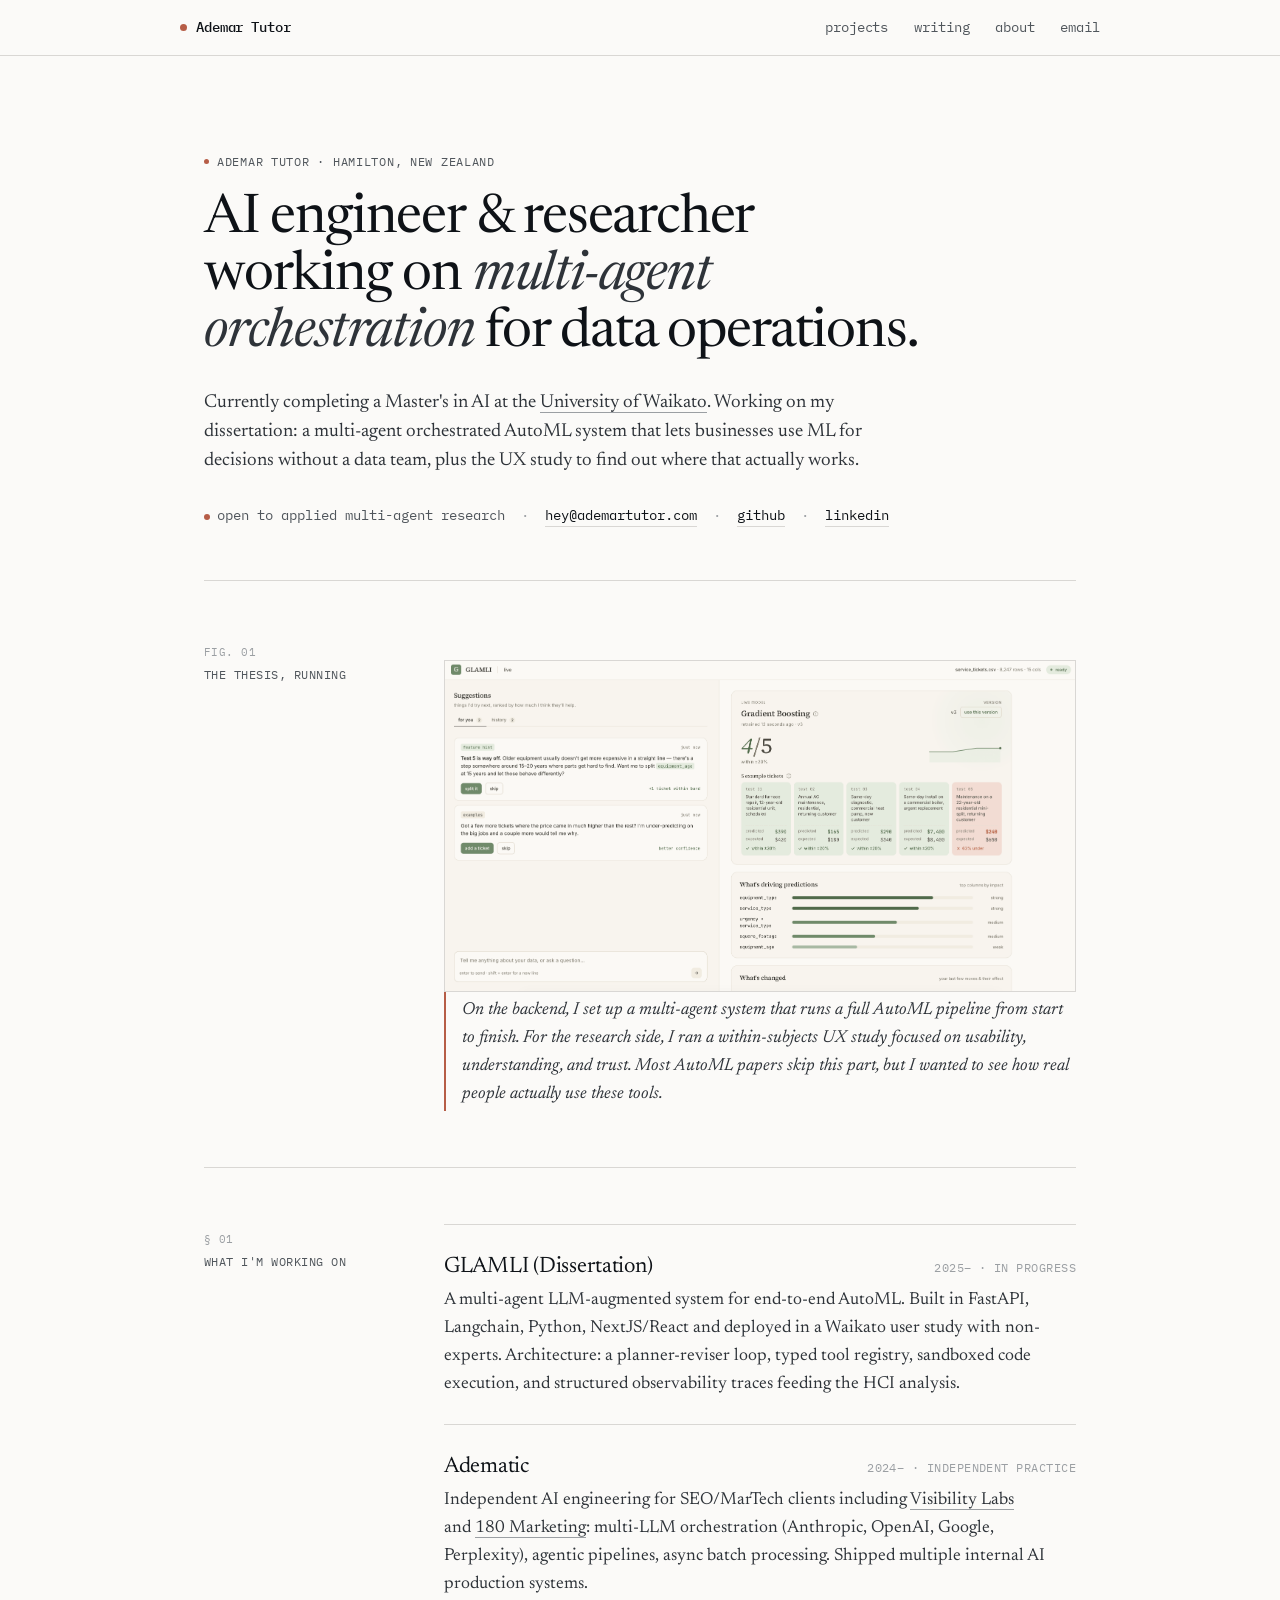
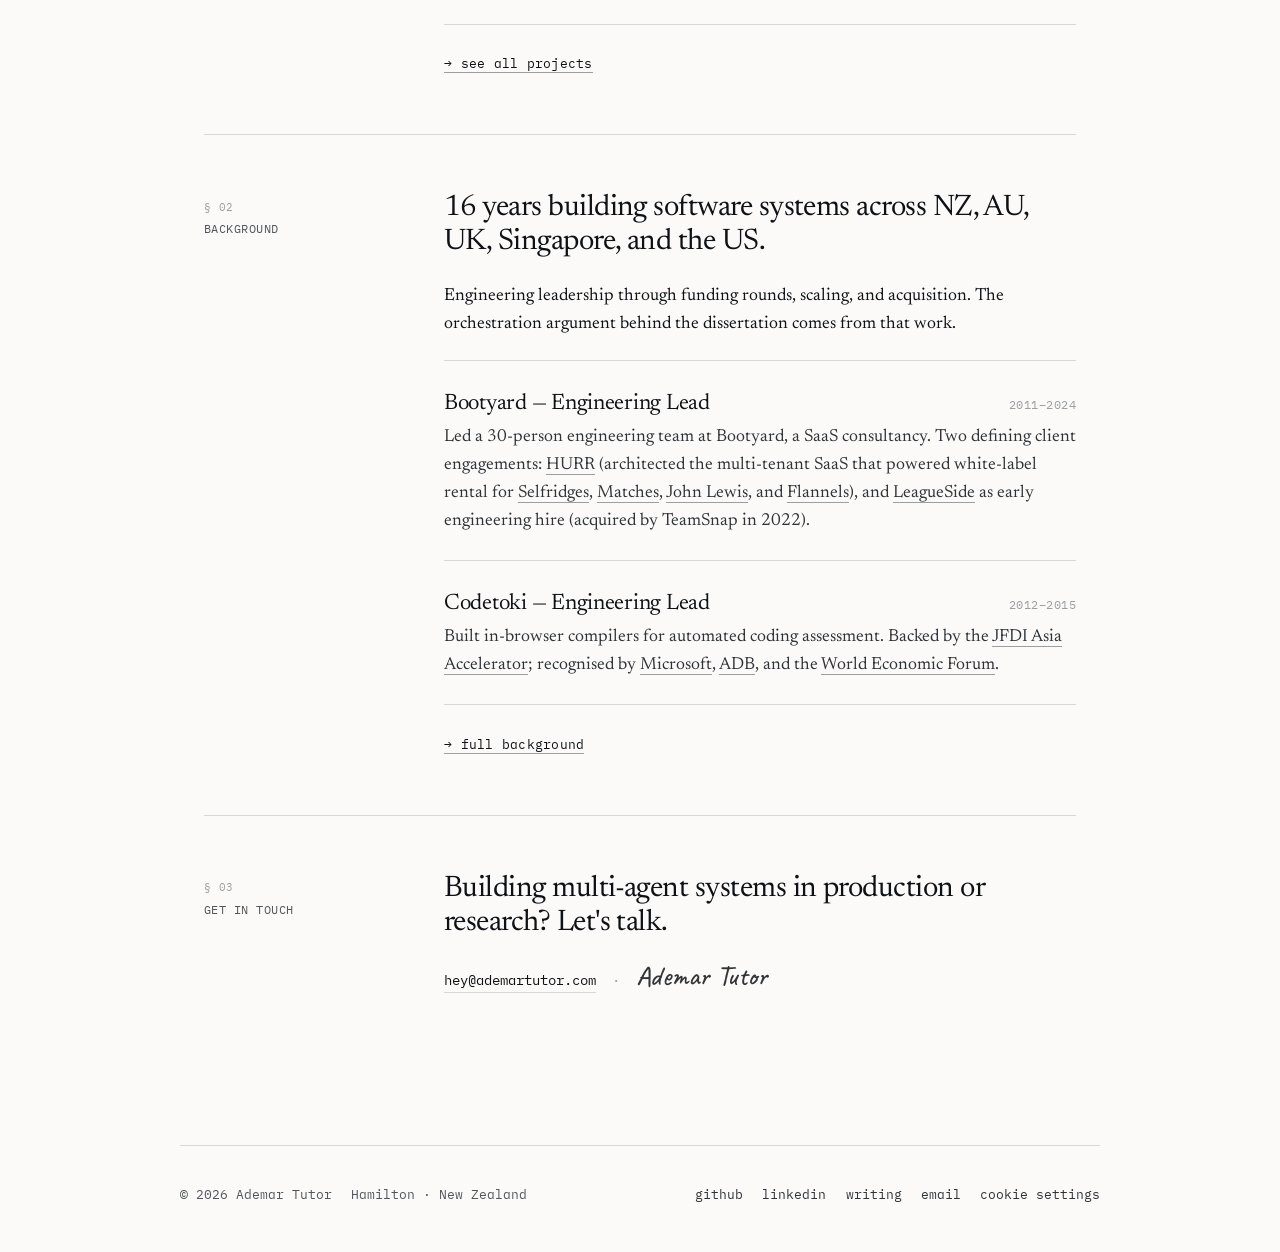
==== commit 7bad0f14: "update on NZ to New Zealand" ====
--- a/index.html
+++ b/index.html
@@ -18,7 +18,7 @@
         <meta property="og:type" content="website" />
         <meta property="og:site_name" content="Ademar Tutor" />
         <meta property="og:title" content="Ademar Tutor — AI engineer & researcher" />
-        <meta property="og:description" content="AI engineer and researcher in Hamilton, NZ, building multi-agent orchestration systems for data operations. Master's in AI at Waikato." />
+        <meta property="og:description" content="AI engineer and researcher in Hamilton, New Zealand, building multi-agent orchestration systems for data operations. Master's in AI at Waikato." />
         <meta property="og:url" content="https://www.ademartutor.com/" />
         <meta property="og:image" content="https://www.ademartutor.com/assets/og-home.png" />
         <meta property="og:image:width" content="1200" />
@@ -28,7 +28,7 @@
 
         <meta name="twitter:card" content="summary_large_image" />
         <meta name="twitter:title" content="Ademar Tutor — AI engineer & researcher" />
-        <meta name="twitter:description" content="Multi-agent orchestration for data operations. Hamilton, NZ." />
+        <meta name="twitter:description" content="Multi-agent orchestration for data operations. Hamilton, New Zealand." />
         <meta name="twitter:image" content="https://www.ademartutor.com/assets/og-home.png" />
         <meta name="twitter:image:alt" content="Ademar Tutor — AI engineer & researcher." />
 
@@ -132,7 +132,7 @@
             <header class="page-head">
                 <p class="eyebrow">
                     <span class="dot" aria-hidden="true"></span>Ademar Tutor ·
-                    Hamilton, NZ
+                    Hamilton, New Zealand
                 </p>
 
                 <h1 class="display" data-hero-text>
@@ -445,7 +445,7 @@
         <footer class="footer shell" role="contentinfo">
             <div class="left">
                 <span>© 2026 Ademar Tutor</span>
-                <span>Hamilton · NZ</span>
+                <span>Hamilton · New Zealand</span>
             </div>
             <div class="left">
                 <a href="https://github.com/iamademar" target="_blank" rel="noopener">github</a>
